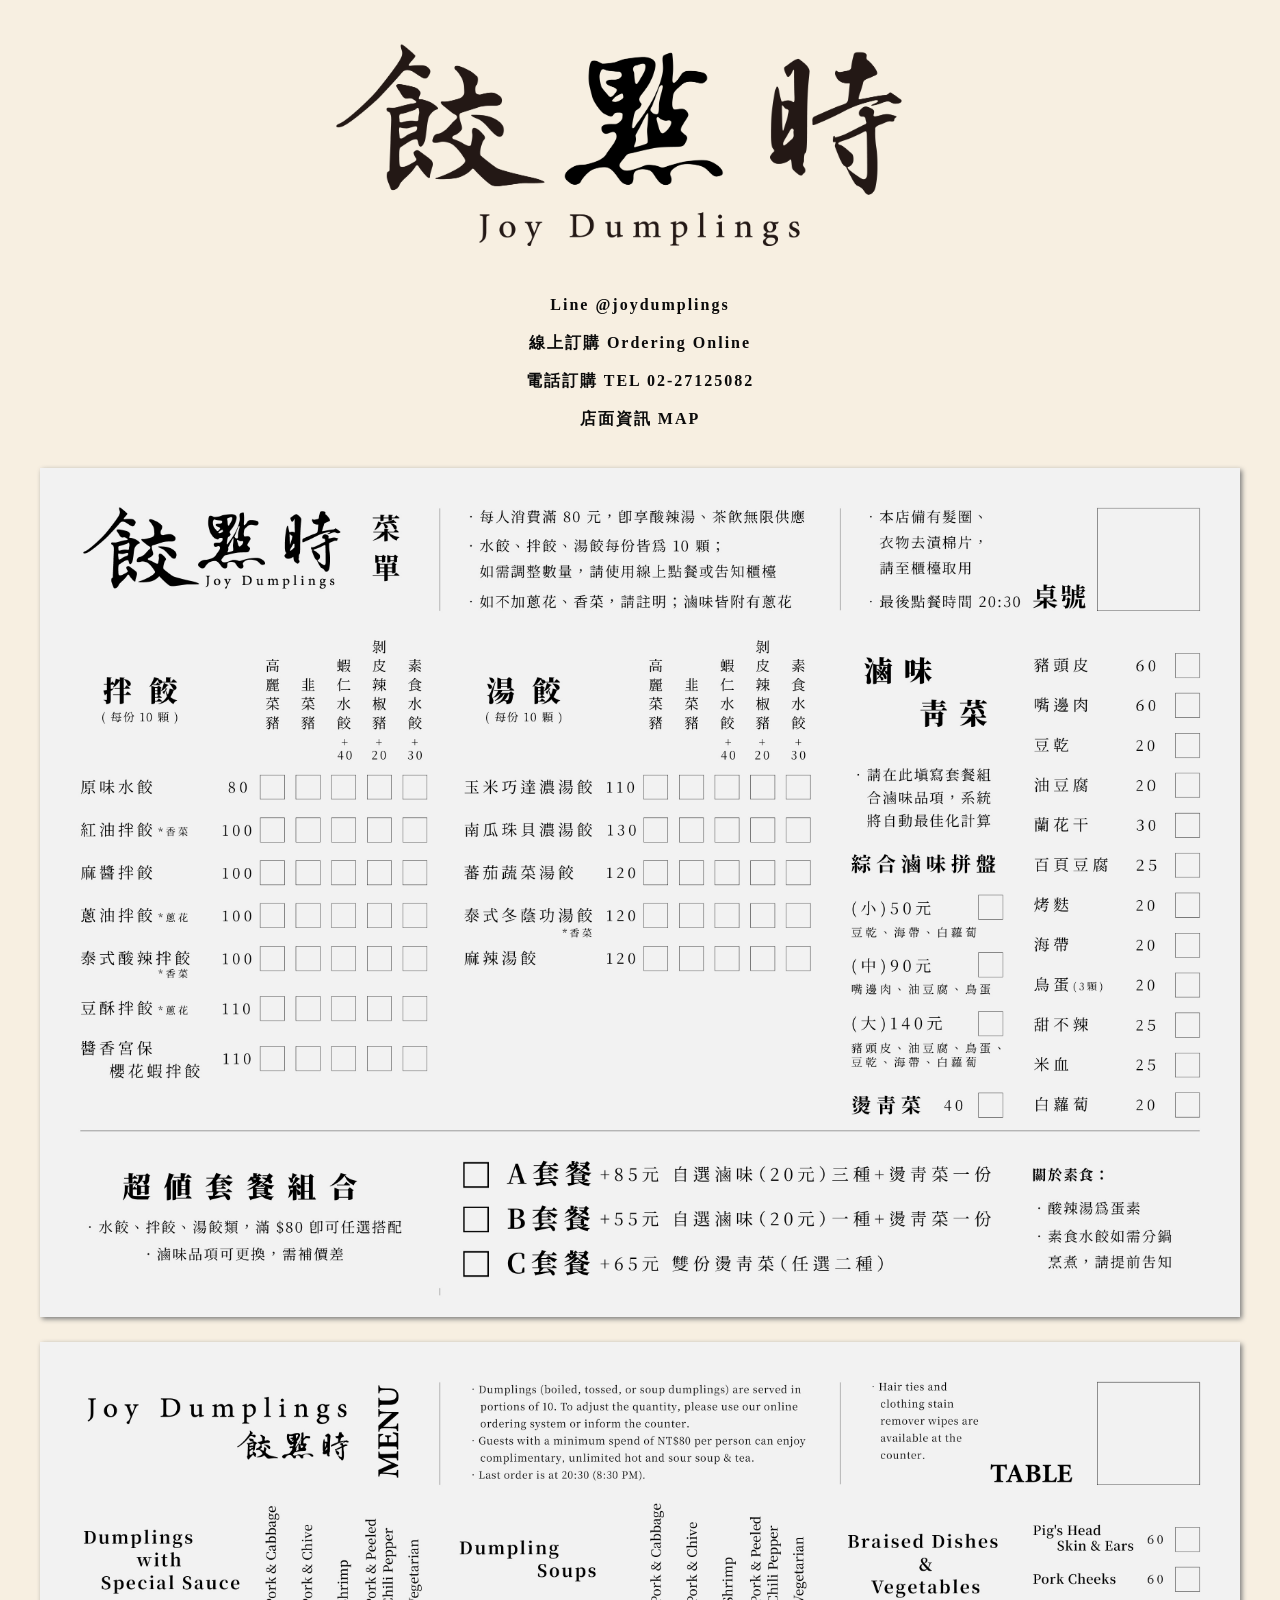
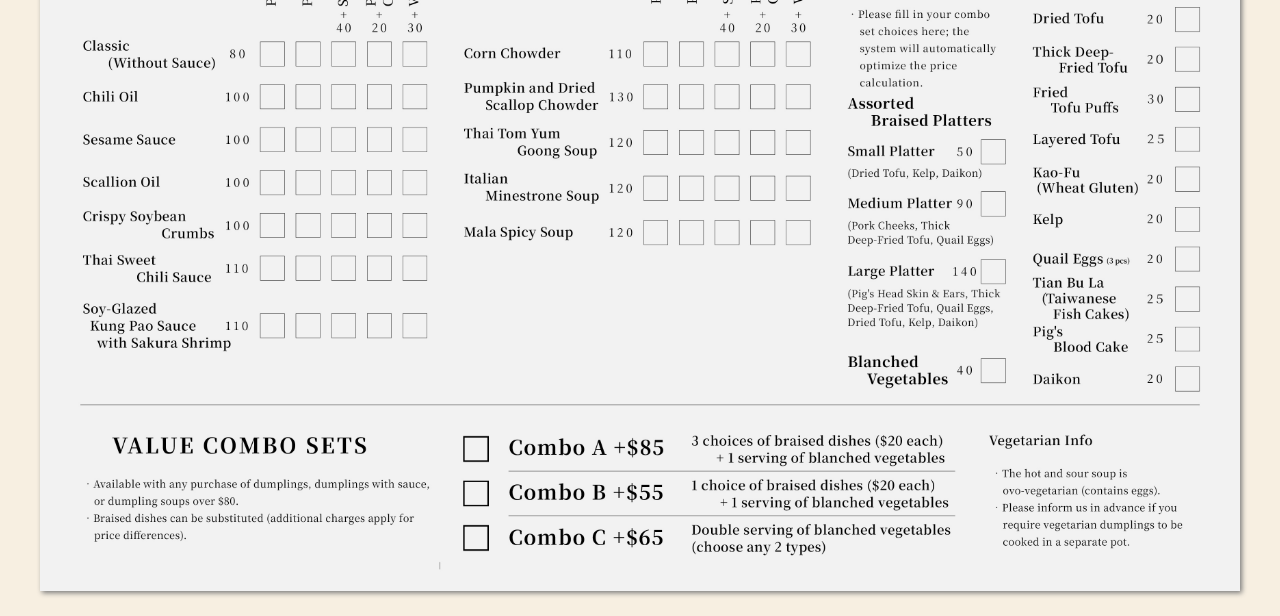
==== index.html @ 42c1f78d "Update index.html" ====
<!DOCTYPE html>
<html>
<head>
	<meta charset="UTF-8" />
	<meta name="viewport" content="width=device-weith, initial-scale=1"  />
	<title>餃點時線上菜單Joy Dumplings' Menu</title>
	<link rel="stylesheet" type="text/css" href="style.css" media="all">
	
<body>
	<img class="head-img" src="logopng.png">	
	<h3>
		<a href="https://lin.ee/U5ZS7HE">Line @joydumplings</a><br/>
		<a href="https://store.dudooeat.com/orderv2/menu/ffc18e2d69644576a05f73f404bc0fe5">線上訂購 Ordering Online</a><br/>
		<a href="tel:+886-2-27125082">電話訂購 TEL 02-27125082</a><br/>
		<a href="">店面資訊 MAP</a><br/>
	</h3>

	<div class="menu-container">
		<img class="menu-img" src="menuC.jpg" loading="lazy" >
		<img class="menu-img" src="menuE.jpg" loading="lazy" >
	</div>


<script>

</script>


</body>
</html>
---- style.css ----
/*@import url(https://fonts.googleapis.com/earlyaccess/notosanstc.css);*/
@import url("https://font.emtech.cc/css/GenKiMinTW");
/*@import url("https://emtech.cc");*/


html{
	
}
body {
	font-family: "GenKiMinTW", PMingLiU;
	/*font-family: "GenKiMinTW", "Songti TC", "Noto Serif TC", serif;*/
	display: relative;
	margin:8px;
	background-color:#f7efe1;
	color:#0b0b0b;
	font-weight:700;
}
h3{
	text-align:center;
	font-size: 16px;
	margin: auto;
	padding: 30px;
	color:#0b0b0b;
	letter-spacing: 2px;
	line-height: 38px;
	width:300px;
}
h3 a{
	font-weight: 700;
	color:#0b0b0b;
	text-decoration: none;
}

.head-img{
	padding: 25px;
	padding-bottom: 10px;
	display: block;
	margin: 0 auto;
	max-width: 50%;
	height: auto;
}
.menu-img{
	display: block;
	margin: auto;
	margin-bottom: 25px;
	max-width: 95%;
	height: auto;
	box-shadow: 2px 2px 5px grey;
	filter: brightness(0.95);
}


@media screen and (max-width:600px){
}
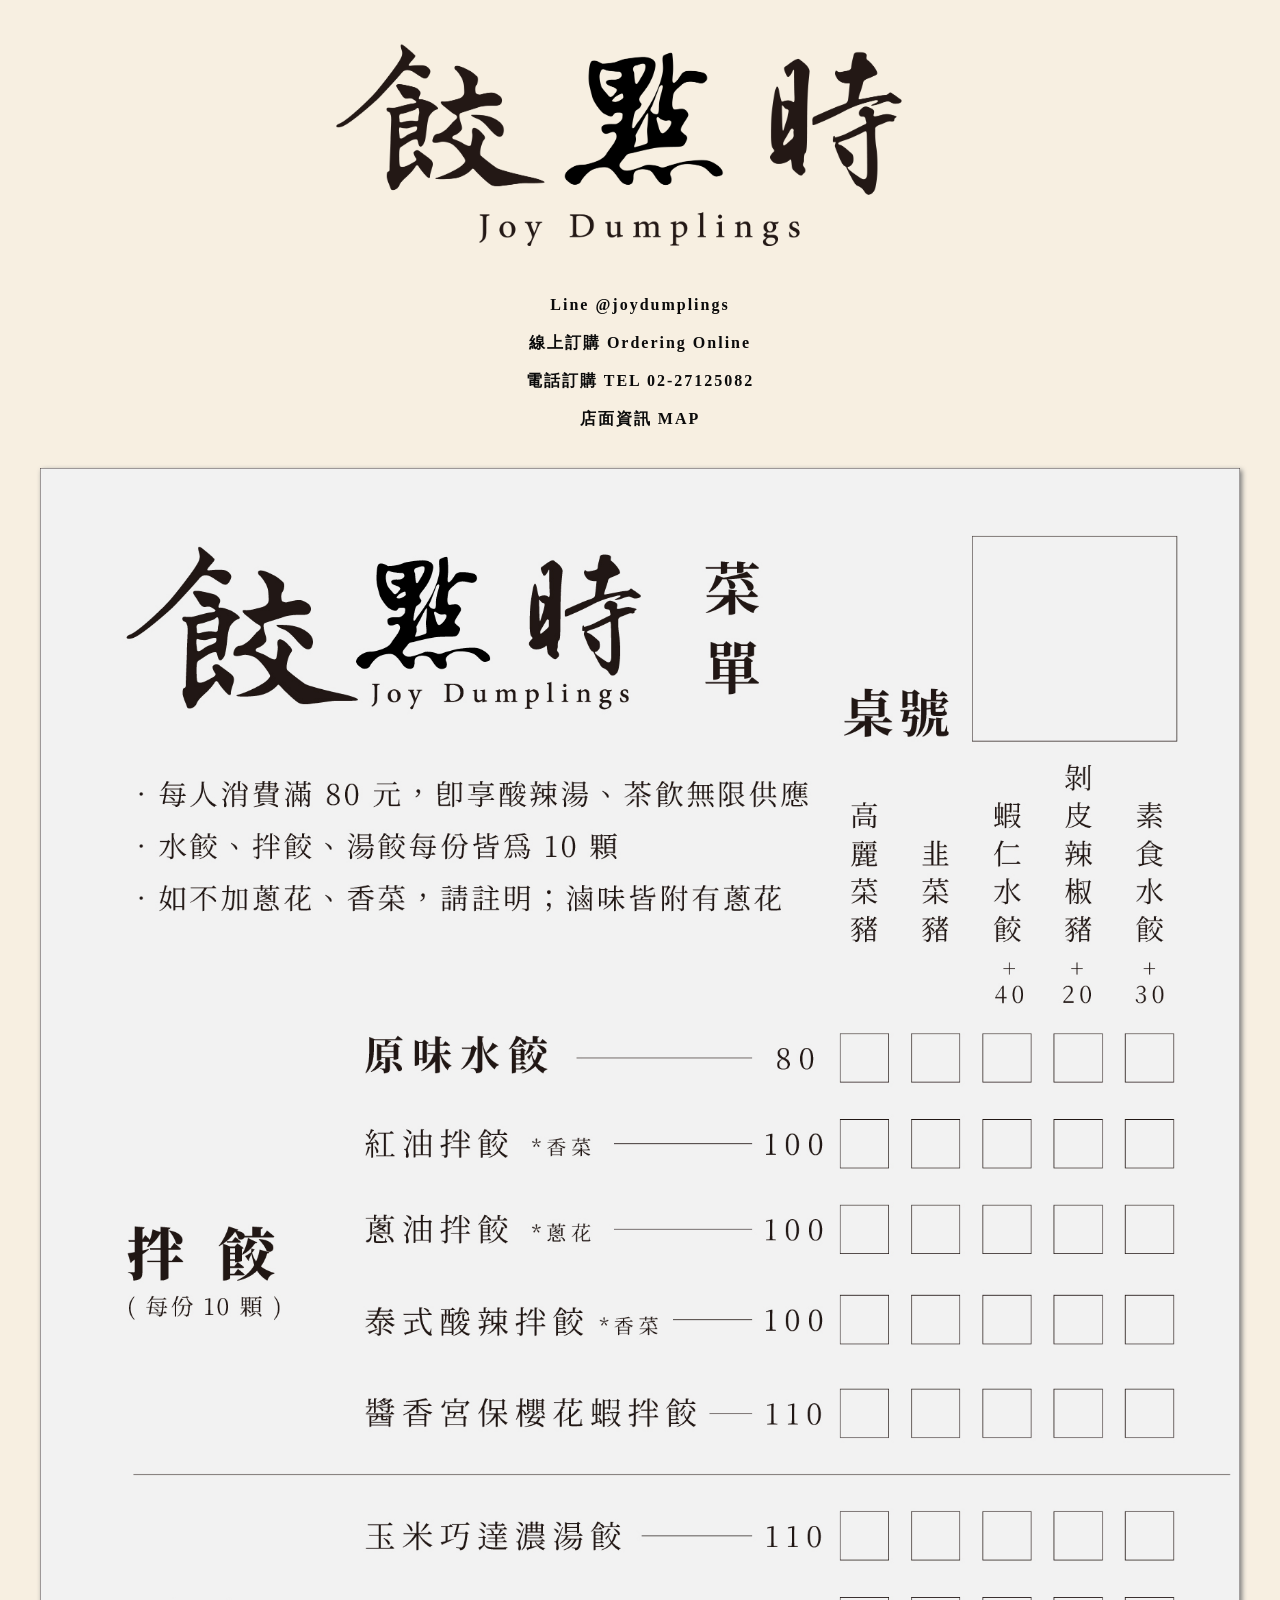
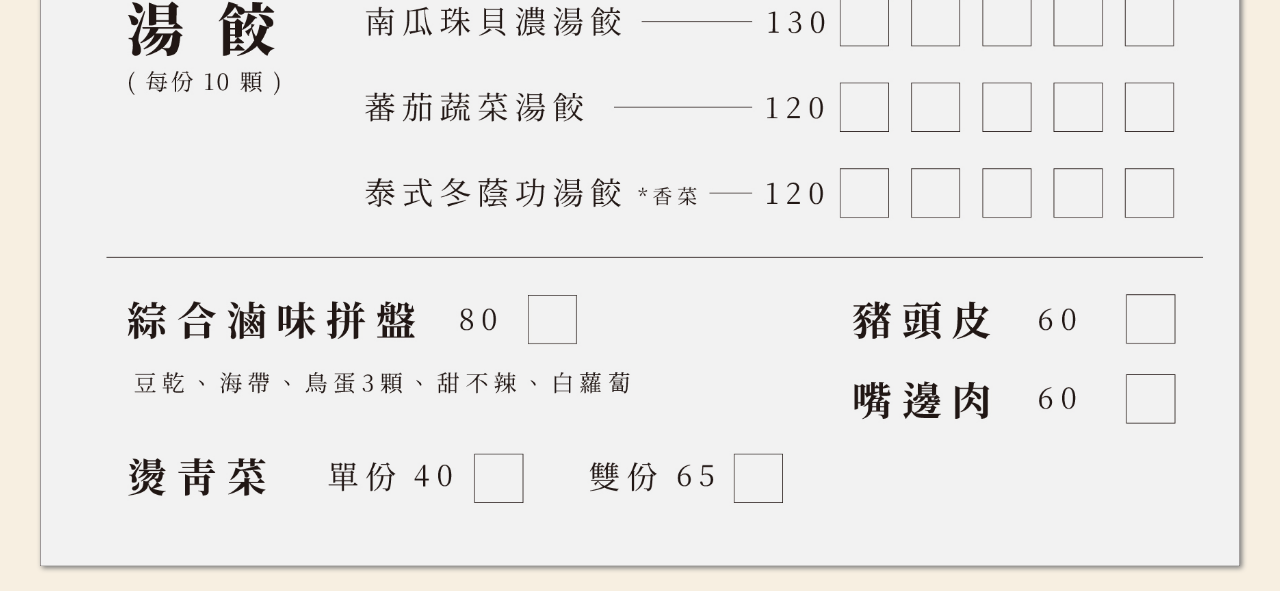
==== commit 1c124696: "Update index.html" ====
--- a/index.html
+++ b/index.html
@@ -4,21 +4,21 @@
 <head>
 	<meta charset="UTF-8" />
 	<meta name="viewport" content="width=device-weith, initial-scale=1"  />
-	<title>餃點時線上菜單Joy Dumplings' Menu</title>
+	<title>餃點時 Joy Dumplings</title>
 	<link rel="stylesheet" type="text/css" href="style.css" media="all">
 	
 <body>
 	<img class="head-img" src="logopng.png">	
 	<h3>
-		<a href="https://lin.ee/U5ZS7HE">Line @joydumplings</a><br/>
-		<a href="https://store.dudooeat.com/orderv2/menu/ffc18e2d69644576a05f73f404bc0fe5">線上訂購 Ordering Online</a><br/>
+		<a href="https://lin.ee/U5ZS7HE" target=”_blank”>Line @joydumplings</a><br/>
+		<a href="https://store.dudooeat.com/orderv2/menu/ffc18e2d69644576a05f73f404bc0fe5" target=”_blank”>線上訂購 Ordering Online</a><br/>
 		<a href="tel:+886-2-27125082">電話訂購 TEL 02-27125082</a><br/>
-		<a href="">店面資訊 MAP</a><br/>
+		<a href="https://maps.app.goo.gl/8p3hnRf1rULPo8N67" target=”_blank”>店面資訊 MAP</a><br/>
 	</h3>
 
 	<div class="menu-container">
-		<img class="menu-img" src="menuC.jpg" loading="lazy" >
-		<img class="menu-img" src="menuE.jpg" loading="lazy" >
+		<img class="menu-img" src="menu007-11.jpg" loading="lazy" >
+		<!--<img class="menu-img" src="menuE.jpg" loading="lazy" >-->
 	</div>
 
 
--- a/style.css
+++ b/style.css
@@ -8,7 +8,8 @@
 	
 }
 body {
-	font-family: "GenKiMinTW", PMingLiU;
+	/*font-family: "GenKiMinTW", PMingLiU;*/
+	font-family: "GenKiMinTW", "Noto Serif TC", "Songti TC", "Apple LiSung", PMingLiU, serif;
 	/*font-family: "GenKiMinTW", "Songti TC", "Noto Serif TC", serif;*/
 	display: relative;
 	margin:8px;
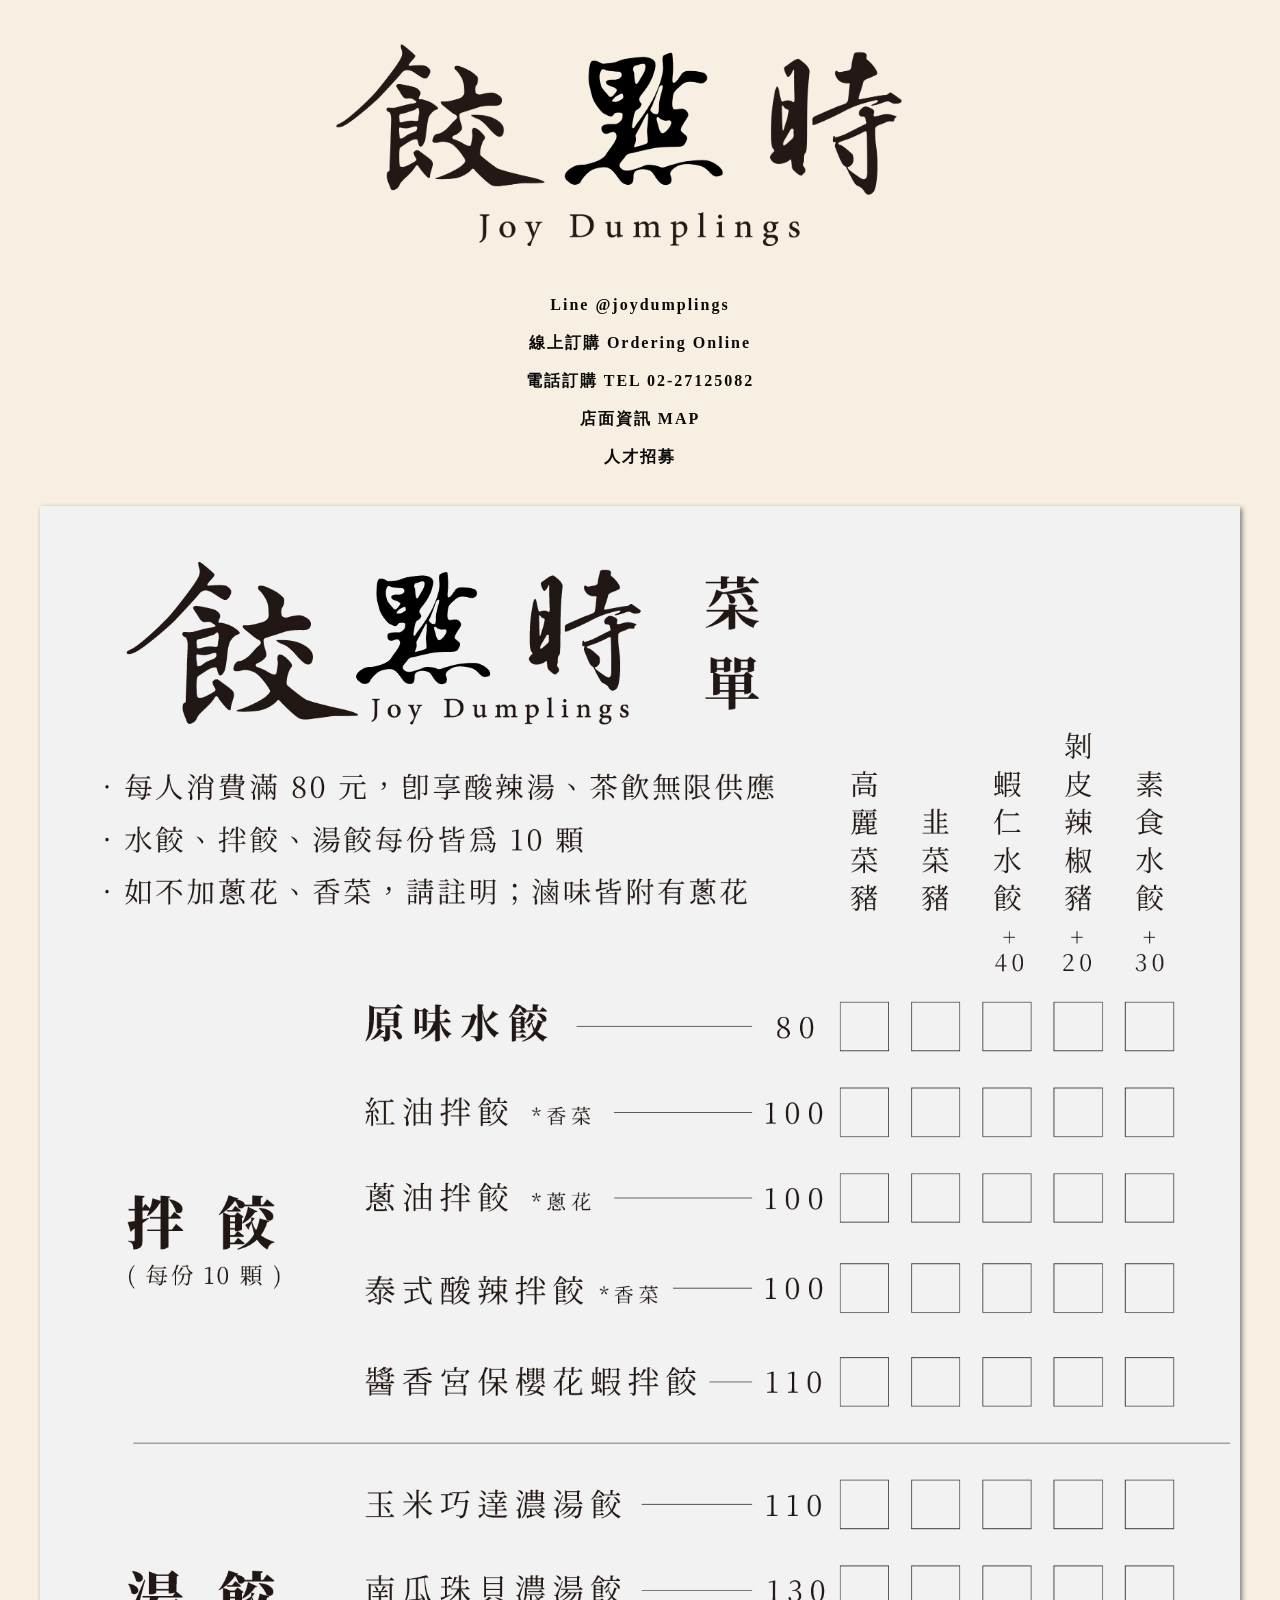
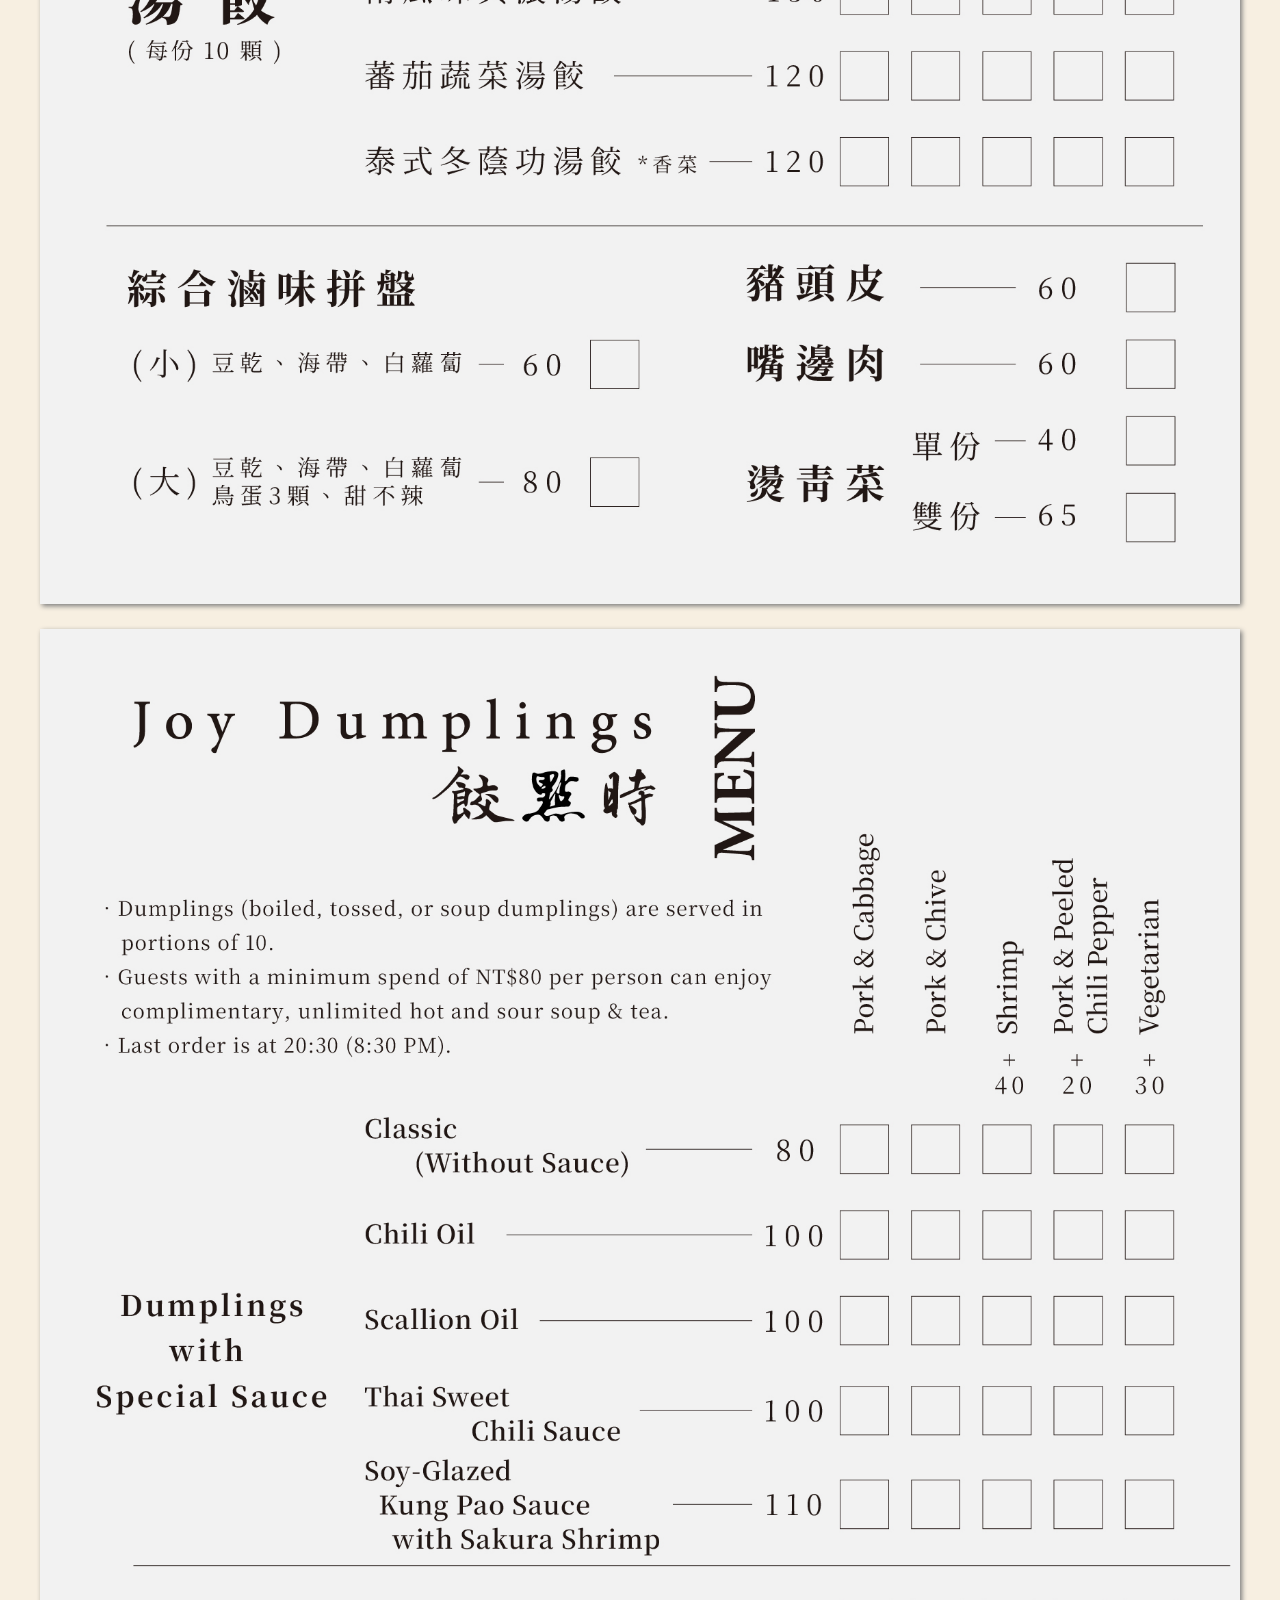
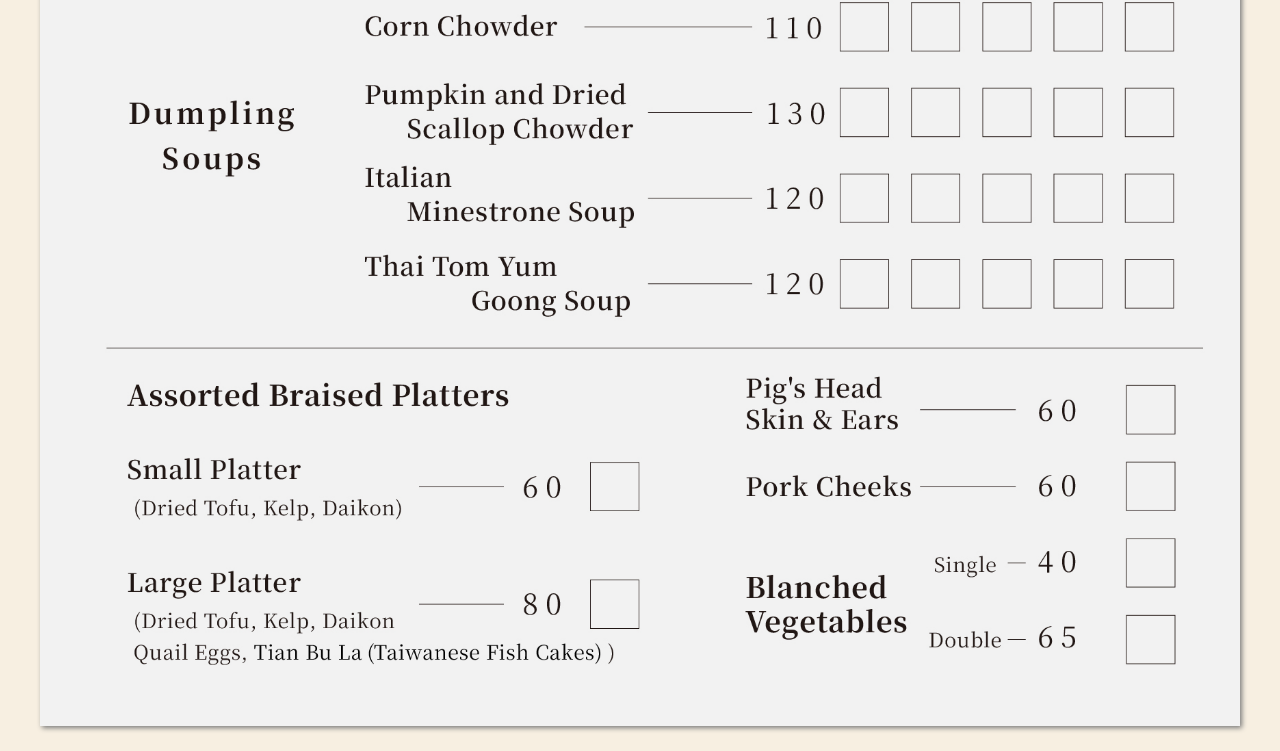
==== commit c9d7dff5: "Update index.html" ====
--- a/index.html
+++ b/index.html
@@ -14,11 +14,12 @@
 		<a href="https://store.dudooeat.com/orderv2/menu/ffc18e2d69644576a05f73f404bc0fe5" target=”_blank”>線上訂購 Ordering Online</a><br/>
 		<a href="tel:+886-2-27125082">電話訂購 TEL 02-27125082</a><br/>
 		<a href="https://maps.app.goo.gl/8p3hnRf1rULPo8N67" target=”_blank”>店面資訊 MAP</a><br/>
+		<a href="https://www.104.com.tw/job/97rc1?jobsource=checkc" target=”_blank”>人才招募</a><br/>
 	</h3>
 
 	<div class="menu-container">
-		<img class="menu-img" src="menu007-11.jpg" loading="lazy" >
-		<!--<img class="menu-img" src="menuE.jpg" loading="lazy" >-->
+		<img class="menu-img" src="menu007-C-01.jpg" loading="lazy" >
+		<img class="menu-img" src="menu007-E-01.jpg" loading="lazy" >
 	</div>
 
 
